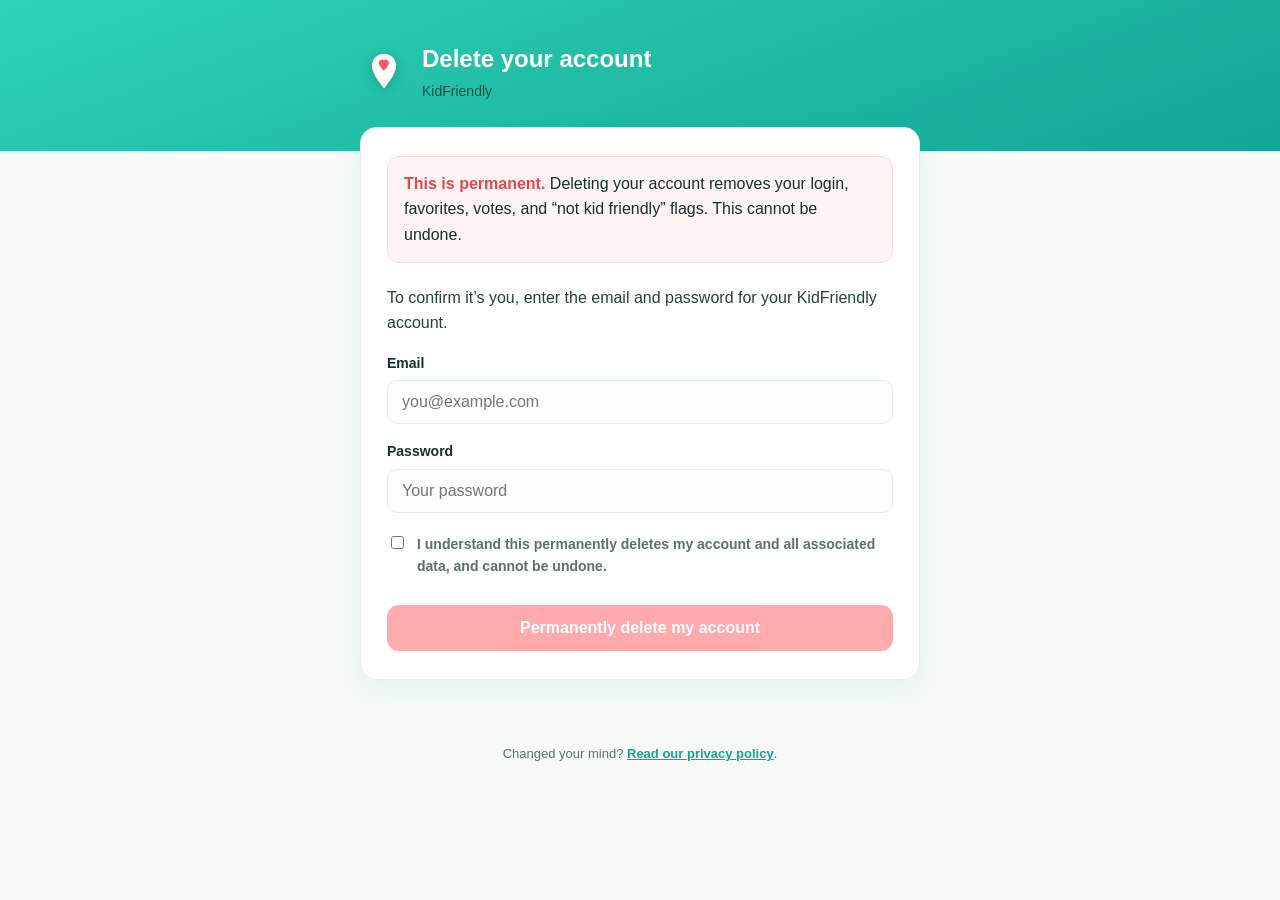
==== kidfriendly/delete/index.html @ 011b98e9 "adds KidFriendly" ====
<!DOCTYPE html>
<html lang="en">
<head>
<meta charset="utf-8">
<meta name="viewport" content="width=device-width, initial-scale=1">
<title>KidFriendly — Delete Account</title>
<meta name="description" content="Permanently delete your KidFriendly account and data.">
<link rel="icon" href="/public/favicon.ico">
<style>
  :root{
    --teal:#12A594; --teal-lt:#2ED3B7; --coral:#FF5A5F; --coral-dk:#e04a4f;
    --ink:#12312c; --muted:#5b716c; --line:#e3ede9; --bg:#f6faf8;
  }
  *{box-sizing:border-box}
  body{margin:0;font-family:-apple-system,BlinkMacSystemFont,"Segoe UI",Roboto,Helvetica,Arial,sans-serif;
    color:var(--ink);background:var(--bg);line-height:1.6}
  .hero{background:linear-gradient(160deg,var(--teal-lt),var(--teal));color:#fff;padding:40px 20px 48px}
  .brand{max-width:560px;margin:0 auto;display:flex;align-items:center;gap:14px}
  .brand svg{width:48px;height:48px;flex:0 0 auto;filter:drop-shadow(0 3px 6px rgba(0,0,0,.2))}
  .brand h1{margin:0;font-size:24px}
  .brand p{margin:2px 0 0;opacity:.9;font-size:14px}
  main{max-width:560px;margin:-24px auto 64px;background:#fff;border:1px solid var(--line);
    border-radius:16px;padding:28px 26px;box-shadow:0 10px 30px rgba(18,165,148,.08)}
  p{color:#23423c}
  .warn{background:#fff4f4;border:1px solid #ffd9da;border-radius:12px;padding:14px 16px;margin:0 0 22px}
  .warn strong{color:var(--coral-dk)}
  label{display:block;font-weight:600;font-size:14px;margin:16px 0 6px}
  input{width:100%;padding:12px 14px;border:1px solid var(--line);border-radius:10px;font-size:16px;
    background:#fbfefd}
  input:focus{outline:none;border-color:var(--teal);box-shadow:0 0 0 3px rgba(18,165,148,.15)}
  .check{display:flex;gap:10px;align-items:flex-start;margin:20px 0 8px;font-size:14px;color:var(--muted)}
  .check input{width:auto;margin-top:3px}
  button{width:100%;margin-top:20px;padding:14px;border:0;border-radius:12px;font-size:16px;font-weight:700;
    color:#fff;background:var(--coral);cursor:pointer;transition:background .15s,opacity .15s}
  button:hover:not(:disabled){background:var(--coral-dk)}
  button:disabled{opacity:.5;cursor:not-allowed}
  .msg{margin-top:18px;padding:14px 16px;border-radius:12px;font-size:15px;display:none}
  .msg.show{display:block}
  .msg.ok{background:#effaf3;border:1px solid #bfe9cf;color:#1c7a45}
  .msg.err{background:#fff4f4;border:1px solid #ffd9da;color:var(--coral-dk)}
  a{color:var(--teal);font-weight:600}
  .foot{max-width:560px;margin:0 auto 48px;text-align:center;color:var(--muted);font-size:13px}
</style>
</head>
<body>
  <header class="hero">
    <div class="brand">
      <svg viewBox="0 0 512 512" xmlns="http://www.w3.org/2000/svg" aria-hidden="true">
        <path transform="translate(34,34) scale(18.5)" fill="#fff"
          d="M12 2 C8.13 2 5 5.13 5 9 C5 14.25 12 22 12 22 C12 22 19 14.25 19 9 C19 5.13 15.87 2 12 2 Z"/>
        <path transform="translate(176,116) scale(6.55)" fill="#FF5A5F"
          d="M12 21 C12 21 3.8 13.4 3.8 8.3 C3.8 5.2 6.2 2.8 9.3 2.8 C11 2.8 12 4.4 12 4.4 C12 4.4 13 2.8 14.7 2.8 C17.8 2.8 20.2 5.2 20.2 8.3 C20.2 13.4 12 21 12 21 Z"/>
      </svg>
      <div>
        <h1>Delete your account</h1>
        <p>KidFriendly</p>
      </div>
    </div>
  </header>

  <main>
    <div class="warn">
      <strong>This is permanent.</strong> Deleting your account removes your login,
      favorites, votes, and “not kid friendly” flags. This cannot be undone.
    </div>

    <p>To confirm it’s you, enter the email and password for your KidFriendly account.</p>

    <form id="form" novalidate>
      <label for="email">Email</label>
      <input id="email" type="email" autocomplete="email" placeholder="you@example.com" required>

      <label for="password">Password</label>
      <input id="password" type="password" autocomplete="current-password" placeholder="Your password" required>

      <label class="check">
        <input id="confirm" type="checkbox">
        <span>I understand this permanently deletes my account and all associated
        data, and cannot be undone.</span>
      </label>

      <button id="submit" type="submit" disabled>Permanently delete my account</button>
    </form>

    <div id="msg" class="msg"></div>
  </main>

  <div class="foot">
    Changed your mind? <a href="/kidfriendly/pp">Read our privacy policy</a>.
  </div>

  <script>
    // KidFriendly API base URL. Update if the server host changes.
    var API_BASE = "https://78.47.203.211.sslip.io";

    var form    = document.getElementById("form");
    var email   = document.getElementById("email");
    var pass    = document.getElementById("password");
    var confirm = document.getElementById("confirm");
    var submit  = document.getElementById("submit");
    var msg     = document.getElementById("msg");

    confirm.addEventListener("change", function () {
      submit.disabled = !confirm.checked;
    });

    function showMsg(kind, text) {
      msg.className = "msg show " + kind;
      msg.textContent = text;
    }

    form.addEventListener("submit", function (e) {
      e.preventDefault();
      if (!confirm.checked) return;
      if (!email.value.trim() || !pass.value) {
        showMsg("err", "Please enter your email and password.");
        return;
      }

      submit.disabled = true;
      submit.textContent = "Deleting…";
      msg.className = "msg";

      fetch(API_BASE + "/api/v1/account", {
        method: "DELETE",
        headers: { "Content-Type": "application/json" },
        body: JSON.stringify({
          user: { email: email.value.trim(), password: pass.value }
        })
      })
      .then(function (res) {
        if (res.status === 204) {
          form.style.display = "none";
          showMsg("ok", "Your account and data have been permanently deleted. " +
                        "You can now uninstall the app.");
          return;
        }
        if (res.status === 401) {
          throw new Error("That email and password didn’t match an account. " +
                          "Please check and try again.");
        }
        throw new Error("Something went wrong (error " + res.status + "). " +
                        "Please try again, or email thooper41@gmail.com.");
      })
      .catch(function (err) {
        var offline = /Failed to fetch|NetworkError/i.test(err.message);
        showMsg("err", offline
          ? "Couldn’t reach the server. Check your connection and try again."
          : err.message);
        submit.disabled = false;
        submit.textContent = "Permanently delete my account";
      });
    });
  </script>
</body>
</html>
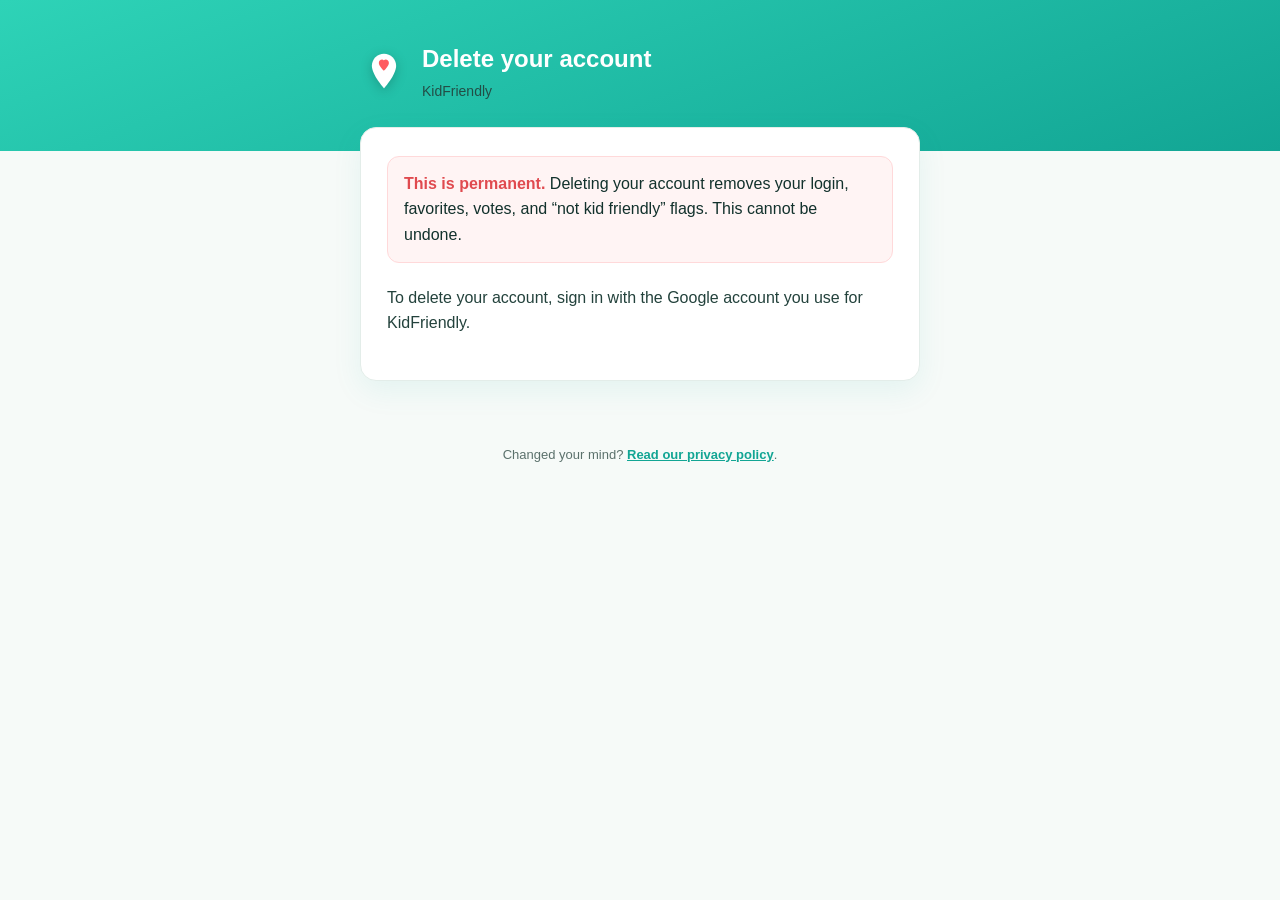
==== commit ab56bfbf: "Adds OAuth" ====
--- a/kidfriendly/delete/index.html
+++ b/kidfriendly/delete/index.html
@@ -64,14 +64,15 @@
       favorites, votes, and “not kid friendly” flags. This cannot be undone.
     </div>
 
-    <p>To confirm it’s you, enter the email and password for your KidFriendly account.</p>
+    <p id="lead">To delete your account, sign in with the Google account you use
+    for KidFriendly.</p>
 
-    <form id="form" novalidate>
-      <label for="email">Email</label>
-      <input id="email" type="email" autocomplete="email" placeholder="you@example.com" required>
+    <!-- Step 1: prove identity with Google -->
+    <div id="signin"><div id="gbtn"></div></div>
 
-      <label for="password">Password</label>
-      <input id="password" type="password" autocomplete="current-password" placeholder="Your password" required>
+    <!-- Step 2: confirm + delete (revealed after sign-in) -->
+    <form id="form" novalidate style="display:none">
+      <p>Signed in as <strong id="who"></strong>.</p>
 
       <label class="check">
         <input id="confirm" type="checkbox">
@@ -91,31 +92,58 @@
 
   <script>
     // KidFriendly API base URL. Update if the server host changes.
-    var API_BASE = "https://78.47.203.211.sslip.io";
+    var API_BASE  = "https://78.47.203.211.sslip.io";
+    // Web OAuth client ID — MUST match the server's GOOGLE_OAUTH_CLIENT_ID.
+    var CLIENT_ID = "433357405800-sm4kkjv96liru60nvonnhu6496to2ibl.apps.googleusercontent.com";
 
+    var lead    = document.getElementById("lead");
+    var signin  = document.getElementById("signin");
     var form    = document.getElementById("form");
-    var email   = document.getElementById("email");
-    var pass    = document.getElementById("password");
+    var who     = document.getElementById("who");
     var confirm = document.getElementById("confirm");
     var submit  = document.getElementById("submit");
     var msg     = document.getElementById("msg");
 
-    confirm.addEventListener("change", function () {
-      submit.disabled = !confirm.checked;
-    });
+    var idToken = null;
 
     function showMsg(kind, text) {
       msg.className = "msg show " + kind;
       msg.textContent = text;
     }
 
+    // Pull the email out of the Google ID token, for display only.
+    function emailFromToken(jwt) {
+      try {
+        var part = jwt.split(".")[1].replace(/-/g, "+").replace(/_/g, "/");
+        return JSON.parse(atob(part)).email || "your Google account";
+      } catch (e) { return "your Google account"; }
+    }
+
+    // Google returns a signed ID token here after the user picks an account.
+    function onCredential(resp) {
+      idToken = resp.credential;
+      who.textContent = emailFromToken(idToken);
+      lead.style.display = "none";
+      signin.style.display = "none";
+      form.style.display = "";
+    }
+
+    // Called by the GIS library's onload (see script tag below).
+    function initGsi() {
+      google.accounts.id.initialize({ client_id: CLIENT_ID, callback: onCredential });
+      google.accounts.id.renderButton(
+        document.getElementById("gbtn"),
+        { theme: "outline", size: "large", text: "signin_with", shape: "pill" }
+      );
+    }
+
+    confirm.addEventListener("change", function () {
+      submit.disabled = !confirm.checked;
+    });
+
     form.addEventListener("submit", function (e) {
       e.preventDefault();
-      if (!confirm.checked) return;
-      if (!email.value.trim() || !pass.value) {
-        showMsg("err", "Please enter your email and password.");
-        return;
-      }
+      if (!confirm.checked || !idToken) return;
 
       submit.disabled = true;
       submit.textContent = "Deleting…";
@@ -124,9 +152,7 @@
       fetch(API_BASE + "/api/v1/account", {
         method: "DELETE",
         headers: { "Content-Type": "application/json" },
-        body: JSON.stringify({
-          user: { email: email.value.trim(), password: pass.value }
-        })
+        body: JSON.stringify({ id_token: idToken })
       })
       .then(function (res) {
         if (res.status === 204) {
@@ -136,8 +162,10 @@
           return;
         }
         if (res.status === 401) {
-          throw new Error("That email and password didn’t match an account. " +
-                          "Please check and try again.");
+          throw new Error("Couldn’t verify your Google sign-in. Please try again.");
+        }
+        if (res.status === 404) {
+          throw new Error("No KidFriendly account was found for that Google login.");
         }
         throw new Error("Something went wrong (error " + res.status + "). " +
                         "Please try again, or email thooper41@gmail.com.");
@@ -152,5 +180,8 @@
       });
     });
   </script>
+
+  <!-- Google Identity Services. onload guarantees `google` exists before initGsi. -->
+  <script src="https://accounts.google.com/gsi/client" async onload="initGsi()"></script>
 </body>
 </html>
